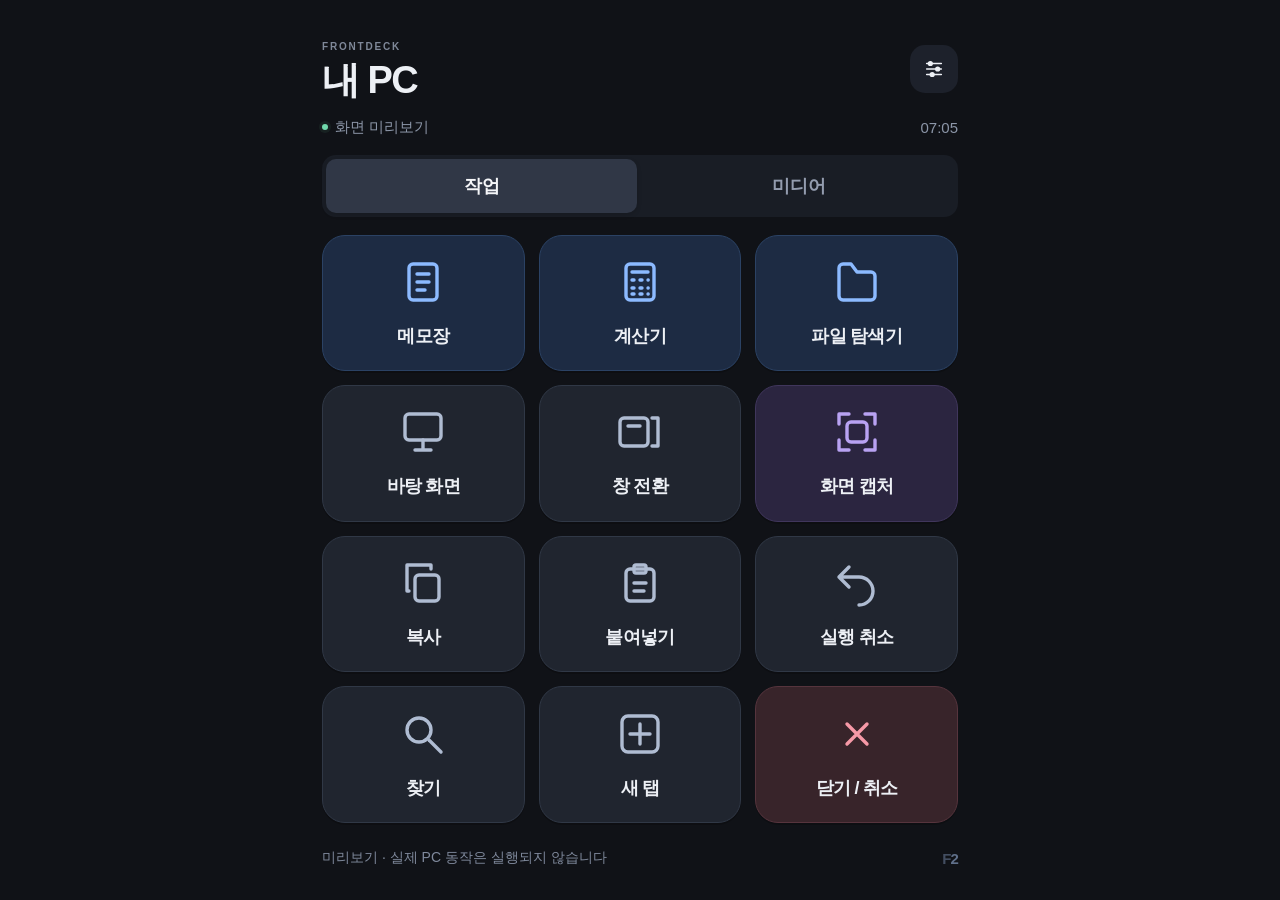
==== frontdeck/ui/index.html @ 1e4b8f88 "Add FrontDeck Android panel and authenticated Windows companion" ====
<!doctype html>
<html lang="ko">
<head>
  <meta charset="utf-8">
  <meta name="viewport" content="width=device-width, initial-scale=1, viewport-fit=cover">
  <meta name="theme-color" content="#101217">
  <meta http-equiv="Content-Security-Policy" content="default-src 'self'; script-src 'self'; style-src 'self'; img-src 'self' data:; connect-src 'self'; object-src 'none'; base-uri 'none'">
  <title>FrontDeck</title>
  <link rel="stylesheet" href="style.css">
  <script src="icons.js" defer></script>
  <script src="app.js" defer></script>
</head>
<body>
  <main class="deck">
    <header>
      <div class="heading"><span class="eyebrow">FRONTDECK</span><h1 id="pc-name">내 PC</h1></div>
      <button id="settings" class="settings" aria-label="연결 및 설정"></button>
    </header>
    <div class="connection" role="status"><span class="dot"></span><span id="connection-text">PC 연결 확인 중</span><span id="clock" aria-hidden="true"></span></div>
    <nav id="profiles" aria-label="버튼 모음"></nav>
    <section id="buttons" class="buttons" aria-label="PC 제어 버튼"></section>
    <footer><span id="feedback" role="status">버튼을 눌러 PC를 제어하세요</span><span class="mark">F<span>2</span></span></footer>
  </main>
  <script type="application/json" id="fallback">{"name":"내 PC","profiles":[{"id":"work","name":"작업","actions":[{"id":"notepad","label":"메모장","icon":"note","tone":"blue"},{"id":"calculator","label":"계산기","icon":"calculator","tone":"blue"},{"id":"explorer","label":"파일 탐색기","icon":"folder","tone":"blue"},{"id":"desktop","label":"바탕 화면","icon":"desktop","tone":"slate"},{"id":"taskview","label":"창 전환","icon":"windows","tone":"slate"},{"id":"capture","label":"화면 캡처","icon":"capture","tone":"violet"},{"id":"copy","label":"복사","icon":"copy","tone":"slate"},{"id":"paste","label":"붙여넣기","icon":"paste","tone":"slate"},{"id":"undo","label":"실행 취소","icon":"undo","tone":"slate"},{"id":"find","label":"찾기","icon":"search","tone":"slate"},{"id":"newtab","label":"새 탭","icon":"plus","tone":"slate"},{"id":"escape","label":"닫기 / 취소","icon":"escape","tone":"red"}]},{"id":"media","name":"미디어","actions":[{"id":"previous","label":"이전 곡","icon":"previous","tone":"green"},{"id":"play","label":"재생 / 일시정지","icon":"play","tone":"green"},{"id":"next","label":"다음 곡","icon":"next","tone":"green"},{"id":"quieter","label":"볼륨 −","icon":"volume-down","tone":"slate"},{"id":"mute","label":"음소거","icon":"mute","tone":"red"},{"id":"louder","label":"볼륨 +","icon":"volume-up","tone":"slate"},{"id":"back","label":"뒤로","icon":"back","tone":"slate"},{"id":"fullscreen","label":"전체 화면","icon":"fullscreen","tone":"violet"},{"id":"forward","label":"앞으로","icon":"forward","tone":"slate"},{"id":"refresh","label":"새로고침","icon":"refresh","tone":"slate"},{"id":"youtube","label":"YouTube","icon":"video","tone":"red"},{"id":"explorer","label":"파일 탐색기","icon":"folder","tone":"blue"}]}]}</script>
</body>
</html>
---- frontdeck/ui/style.css ----
:root { color-scheme: dark; font-family: "Segoe UI", "Noto Sans KR", sans-serif; background: #101217; color: #edf0f5; -webkit-tap-highlight-color: transparent; }
* { box-sizing: border-box; }
body { margin: 0; user-select: none; -webkit-user-select: none; overscroll-behavior: none; }
button { font: inherit; color: inherit; cursor: pointer; touch-action: manipulation; border: 0; }
.deck { height: 100vh; height: 100dvh; max-width: 700px; margin: auto; padding: max(24px, env(safe-area-inset-top)) 22px max(16px, env(safe-area-inset-bottom)); display: flex; flex-direction: column; }
header { display: flex; align-items: center; justify-content: space-between; margin-bottom: 16px; }
.eyebrow { color: #7f8899; font-size: 10px; letter-spacing: .18em; font-weight: 700; }
h1 { font-size: 28px; letter-spacing: -.04em; line-height: 1.1; margin: 6px 0 0; font-weight: 600; }
.settings { width: 48px; height: 48px; padding: 13px; background: #1d212b; border-radius: 15px; }
svg { width: 100%; height: 100%; fill: none; stroke: currentColor; stroke-width: 1.7; stroke-linecap: round; stroke-linejoin: round; }
.connection { color: #8c96a8; font-size: 12px; display: flex; align-items: center; gap: 7px; margin-bottom: 18px; min-height: 18px; }
.dot { width: 6px; height: 6px; border-radius: 50%; background: #667085; }
body.connected .dot { background: #70d9ac; box-shadow: 0 0 0 3px #70d9ac12; }
#clock { margin-left: auto; font-variant-numeric: tabular-nums; }
nav { display: flex; gap: 6px; padding: 4px; background: #191d25; border-radius: 14px; margin-bottom: 18px; }
nav button { flex: 1; border-radius: 10px; background: transparent; height: 42px; font-size: 14px; color: #939cae; font-weight: 600; }
nav button[aria-pressed=true] { background: #303746; color: #f5f6f9; box-shadow: 0 2px 5px #0002; }
.buttons { min-height: 0; flex: 1; display: grid; grid-template-columns: repeat(3, minmax(0, 1fr)); grid-template-rows: repeat(4, minmax(0, 1fr)); gap: 10px; }
.tile { position: relative; display: flex; flex-direction: column; align-items: center; justify-content: center; gap: clamp(9px, 2vh, 18px); background: #20252f; border: 1px solid #303846; border-radius: 18px; padding: 12px 6px; box-shadow: 0 2px 0 #0003; transition: transform 100ms ease, opacity 120ms ease; overflow: hidden; }
.tile .icon { width: clamp(27px, 6vw, 44px); height: clamp(27px, 6vw, 44px); color: #afbcd2; }
.tile .label { text-align: center; font-size: clamp(11px, 2.8vw, 18px); line-height: 1.35; font-weight: 600; letter-spacing: -.04em; word-break: keep-all; }
.tile[data-tone=blue] { background: #1d2b43; border-color: #2b4264; }.tile[data-tone=blue] .icon { color: #8cbaff; }
.tile[data-tone=violet] { background: #2b2540; border-color: #40365c; }.tile[data-tone=violet] .icon { color: #b8a2f2; }
.tile[data-tone=green] { background: #1b332d; border-color: #284c41; }.tile[data-tone=green] .icon { color: #7cdcb1; }
.tile[data-tone=red] { background: #38242a; border-color: #56343d; }.tile[data-tone=red] .icon { color: #f699a7; }
.tile:active, .tile.pressed { transform: scale(.97); opacity: .8; }
.tile:disabled { cursor: default; opacity: .48; }.tile:disabled:active { transform: none; }
button:focus-visible { outline: 3px solid #9ac2ff; outline-offset: 3px; }
footer { display: flex; align-items: center; gap: 8px; height: 42px; padding-top: 15px; color: #7f899c; }
#feedback { flex: 1; min-width: 0; font-size: 11px; white-space: nowrap; overflow: hidden; text-overflow: ellipsis; }
.mark { font-weight: 700; font-size: 15px; color: #434e61; letter-spacing: -.06em; }.mark span { color: #60708a; }
@media (min-width: 550px) { .deck { padding: 36px 32px 22px; } h1 { font-size: 38px; }.connection { font-size: 15px; } nav button { height: 54px; font-size: 18px; }.buttons { gap: 14px; }.tile { border-radius: 23px; }.tile .icon { width: 48px; height: 48px; } footer { height: 55px; } #feedback { font-size: 14px; } }
@media (max-height: 550px) { .deck { padding-top: 12px; padding-bottom: 8px; } header { margin-bottom: 8px; } h1 { font-size: 22px; }.eyebrow { display: none; }.connection { margin-bottom: 8px; } nav { margin-bottom: 8px; } nav button { height: 32px; }.buttons { gap: 6px; }.tile { gap: 5px; padding: 4px; border-radius: 12px; }.tile .icon { width: 22px; height: 22px; }.tile .label { font-size: 11px; } footer { height: 30px; padding-top: 8px; } }
@media (hover: hover) and (pointer: fine) { .tile:hover:enabled { filter: brightness(1.13); }.settings:hover { background: #2b3240; } }
@media (prefers-reduced-motion: reduce) { .tile { transition: none; }.tile:active, .tile.pressed { transform: none; } }
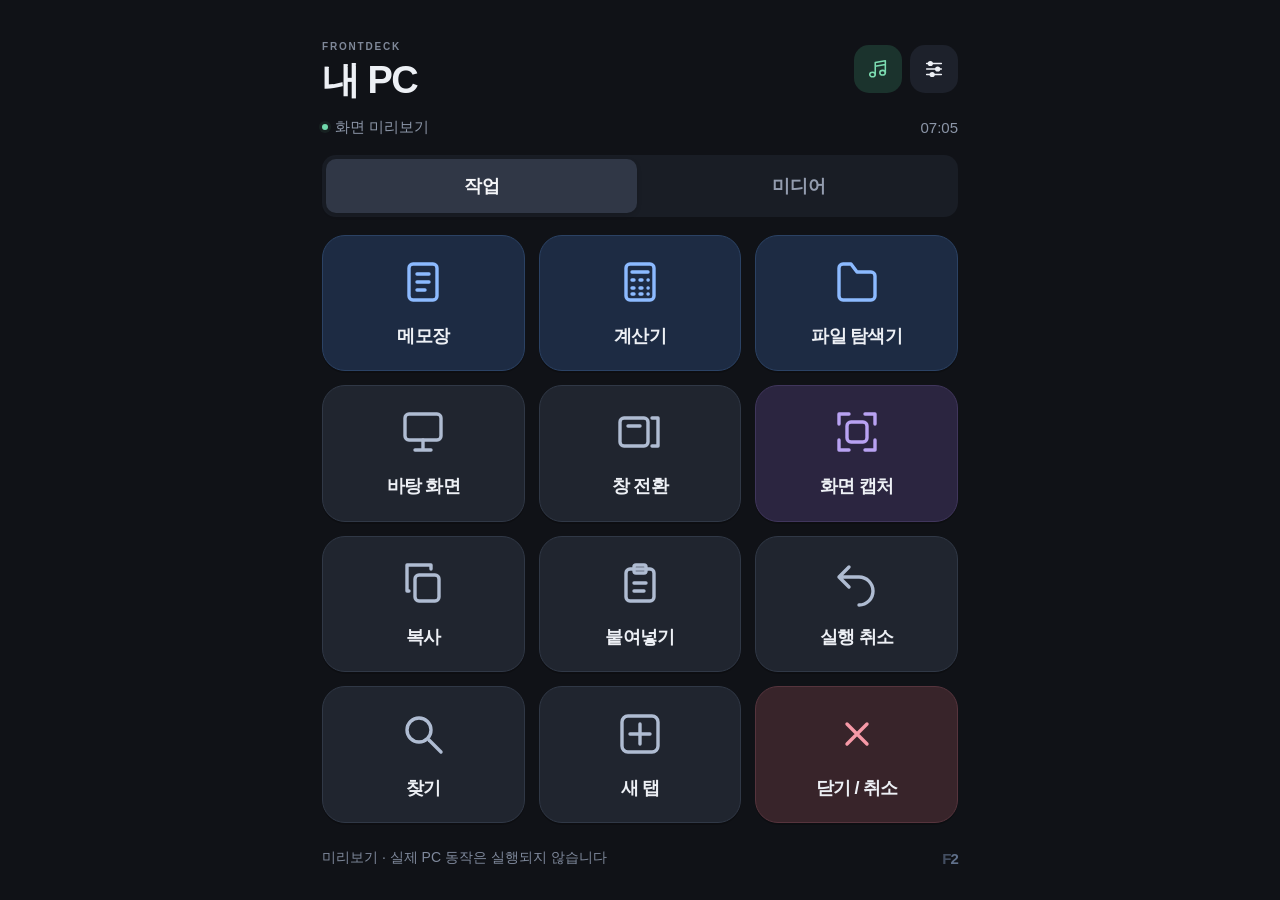
==== commit afe9f35d: "Install music player on Android 16 and add FrontDeck music shortcut" ====
--- a/frontdeck/ui/index.html
+++ b/frontdeck/ui/index.html
@@ -14,7 +14,10 @@
   <main class="deck">
     <header>
       <div class="heading"><span class="eyebrow">FRONTDECK</span><h1 id="pc-name">내 PC</h1></div>
-      <button id="settings" class="settings" aria-label="연결 및 설정"></button>
+      <div class="header-actions">
+        <button id="music" class="settings music" aria-label="뮤직플레이어 열기" title="뮤직플레이어 열기"></button>
+        <button id="settings" class="settings" aria-label="연결 및 설정"></button>
+      </div>
     </header>
     <div class="connection" role="status"><span class="dot"></span><span id="connection-text">PC 연결 확인 중</span><span id="clock" aria-hidden="true"></span></div>
     <nav id="profiles" aria-label="버튼 모음"></nav>
--- a/frontdeck/ui/style.css
+++ b/frontdeck/ui/style.css
@@ -7,6 +7,8 @@
 .eyebrow { color: #7f8899; font-size: 10px; letter-spacing: .18em; font-weight: 700; }
 h1 { font-size: 28px; letter-spacing: -.04em; line-height: 1.1; margin: 6px 0 0; font-weight: 600; }
 .settings { width: 48px; height: 48px; padding: 13px; background: #1d212b; border-radius: 15px; }
+.header-actions { display: flex; flex-shrink: 0; gap: 8px; margin-left: 12px; }
+.music { color: #7cdcb1; background: #1b332d; }
 svg { width: 100%; height: 100%; fill: none; stroke: currentColor; stroke-width: 1.7; stroke-linecap: round; stroke-linejoin: round; }
 .connection { color: #8c96a8; font-size: 12px; display: flex; align-items: center; gap: 7px; margin-bottom: 18px; min-height: 18px; }
 .dot { width: 6px; height: 6px; border-radius: 50%; background: #667085; }
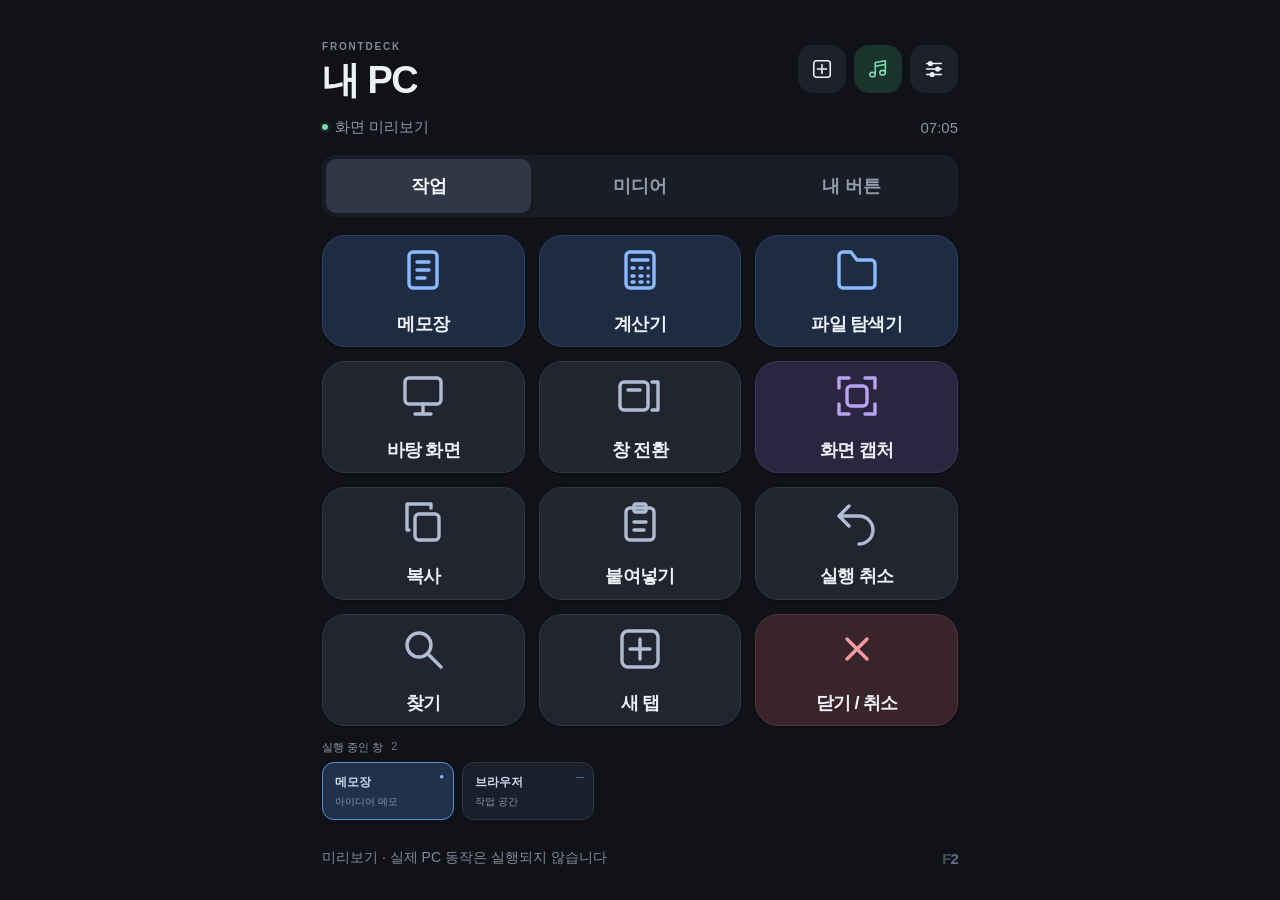
==== commit 79b9b870: "Add FrontDeck custom button editor and Windows taskbar" ====
--- a/frontdeck/ui/index.html
+++ b/frontdeck/ui/index.html
@@ -2,7 +2,7 @@
 <html lang="ko">
 <head>
   <meta charset="utf-8">
-  <meta name="viewport" content="width=device-width, initial-scale=1, viewport-fit=cover">
+  <meta name="viewport" content="width=device-width, initial-scale=1, viewport-fit=cover, interactive-widget=resizes-content">
   <meta name="theme-color" content="#101217">
   <meta http-equiv="Content-Security-Policy" content="default-src 'self'; script-src 'self'; style-src 'self'; img-src 'self' data:; connect-src 'self'; object-src 'none'; base-uri 'none'">
   <title>FrontDeck</title>
@@ -15,6 +15,7 @@
     <header>
       <div class="heading"><span class="eyebrow">FRONTDECK</span><h1 id="pc-name">내 PC</h1></div>
       <div class="header-actions">
+        <button id="add" class="settings" aria-label="커스텀 버튼 추가" title="커스텀 버튼 추가"></button>
         <button id="music" class="settings music" aria-label="뮤직플레이어 열기" title="뮤직플레이어 열기"></button>
         <button id="settings" class="settings" aria-label="연결 및 설정"></button>
       </div>
@@ -22,8 +23,33 @@
     <div class="connection" role="status"><span class="dot"></span><span id="connection-text">PC 연결 확인 중</span><span id="clock" aria-hidden="true"></span></div>
     <nav id="profiles" aria-label="버튼 모음"></nav>
     <section id="buttons" class="buttons" aria-label="PC 제어 버튼"></section>
+    <div id="pager" class="pager" hidden><button id="page-prev" aria-label="이전 페이지">‹</button><span id="page-number"></span><button id="page-next" aria-label="다음 페이지">›</button></div>
+    <section class="taskbar" aria-label="실행 중인 PC 프로그램">
+      <div class="taskbar-heading"><span>실행 중인 창</span><span id="window-count">0</span></div>
+      <div id="windows" class="windows"><p class="empty-windows">PC 연결 후 열린 창이 표시됩니다</p></div>
+    </section>
     <footer><span id="feedback" role="status">버튼을 눌러 PC를 제어하세요</span><span class="mark">F<span>2</span></span></footer>
   </main>
+  <div id="editor" class="backdrop" hidden>
+    <section class="sheet" role="dialog" aria-modal="true" aria-labelledby="editor-title">
+      <div class="sheet-header"><h2 id="editor-title">버튼 추가</h2><button id="editor-close" class="settings" aria-label="편집 닫기">×</button></div>
+      <form id="editor-form">
+        <p class="hint">버튼을 길게 누르면 다시 편집할 수 있어요.</p>
+        <label>버튼 이름<input id="edit-label" maxlength="40" autocomplete="off" enterkeyhint="next" placeholder="예: 메모장 바로가기" required></label>
+        <div class="field-row"><label>아이콘<select id="edit-icon"></select></label><label>색상<select id="edit-tone"><option value="blue">파랑</option><option value="violet">보라</option><option value="green">초록</option><option value="slate">차콜</option><option value="red">빨강</option></select></label></div>
+        <label>버튼 모음<select id="edit-profile"></select></label>
+        <label>동작<select id="edit-type"><option value="application">PC 앱 목록에서 선택</option><option value="launch">실행 파일 직접 등록</option><option value="hotkey">단축키</option><option value="media">미디어 제어</option><option value="url">웹사이트 열기</option></select></label>
+        <div data-fields="application"><label>앱 검색<input id="app-search" type="search" autocomplete="off" placeholder="PC에 설치된 앱 검색"></label><label>실행할 앱<select id="edit-app"></select></label><p id="app-status" class="hint"></p></div>
+        <div data-fields="launch" hidden><label>PC 실행 파일 경로<input id="edit-exe" autocomplete="off" autocapitalize="off" spellcheck="false" placeholder="실행 파일의 전체 경로 (.exe)"></label><label>실행 인수 (선택)<textarea id="edit-args" rows="2" autocapitalize="off" spellcheck="false" placeholder='예: ["--profile", "work"]'></textarea></label></div>
+        <label id="focus-option" class="check"><input id="edit-focus" type="checkbox" checked><span>실행 중이면 창을 앞으로 가져오기</span></label>
+        <div data-fields="hotkey" hidden><label>단축키<input id="edit-keys" autocomplete="off" autocapitalize="characters" spellcheck="false" placeholder="예: CTRL+SHIFT+S"></label><p class="hint">CTRL · ALT · SHIFT · WIN과 영문·숫자·F1~F24 등을 조합합니다.</p></div>
+        <div data-fields="media" hidden><label>미디어 동작<select id="edit-media"><option value="PLAY_PAUSE">재생 / 일시정지</option><option value="NEXT">다음 곡</option><option value="PREVIOUS">이전 곡</option><option value="STOP">정지</option><option value="VOLUME_UP">볼륨 올리기</option><option value="VOLUME_DOWN">볼륨 내리기</option><option value="MUTE">음소거</option></select></label></div>
+        <div data-fields="url" hidden><label>웹사이트 주소<input id="edit-url" type="url" inputmode="url" autocomplete="off" autocapitalize="off" spellcheck="false" placeholder="https://example.com"></label></div>
+        <p id="editor-message" class="message" role="status"></p>
+        <div class="form-actions"><button id="delete" type="button" class="danger" hidden>삭제</button><button id="save" type="submit" class="primary">저장</button></div>
+      </form>
+    </section>
+  </div>
   <script type="application/json" id="fallback">{"name":"내 PC","profiles":[{"id":"work","name":"작업","actions":[{"id":"notepad","label":"메모장","icon":"note","tone":"blue"},{"id":"calculator","label":"계산기","icon":"calculator","tone":"blue"},{"id":"explorer","label":"파일 탐색기","icon":"folder","tone":"blue"},{"id":"desktop","label":"바탕 화면","icon":"desktop","tone":"slate"},{"id":"taskview","label":"창 전환","icon":"windows","tone":"slate"},{"id":"capture","label":"화면 캡처","icon":"capture","tone":"violet"},{"id":"copy","label":"복사","icon":"copy","tone":"slate"},{"id":"paste","label":"붙여넣기","icon":"paste","tone":"slate"},{"id":"undo","label":"실행 취소","icon":"undo","tone":"slate"},{"id":"find","label":"찾기","icon":"search","tone":"slate"},{"id":"newtab","label":"새 탭","icon":"plus","tone":"slate"},{"id":"escape","label":"닫기 / 취소","icon":"escape","tone":"red"}]},{"id":"media","name":"미디어","actions":[{"id":"previous","label":"이전 곡","icon":"previous","tone":"green"},{"id":"play","label":"재생 / 일시정지","icon":"play","tone":"green"},{"id":"next","label":"다음 곡","icon":"next","tone":"green"},{"id":"quieter","label":"볼륨 −","icon":"volume-down","tone":"slate"},{"id":"mute","label":"음소거","icon":"mute","tone":"red"},{"id":"louder","label":"볼륨 +","icon":"volume-up","tone":"slate"},{"id":"back","label":"뒤로","icon":"back","tone":"slate"},{"id":"fullscreen","label":"전체 화면","icon":"fullscreen","tone":"violet"},{"id":"forward","label":"앞으로","icon":"forward","tone":"slate"},{"id":"refresh","label":"새로고침","icon":"refresh","tone":"slate"},{"id":"youtube","label":"YouTube","icon":"video","tone":"red"},{"id":"explorer","label":"파일 탐색기","icon":"folder","tone":"blue"}]}]}</script>
 </body>
 </html>
--- a/frontdeck/ui/style.css
+++ b/frontdeck/ui/style.css
@@ -1,11 +1,14 @@
 :root { color-scheme: dark; font-family: "Segoe UI", "Noto Sans KR", sans-serif; background: #101217; color: #edf0f5; -webkit-tap-highlight-color: transparent; }
 * { box-sizing: border-box; }
-body { margin: 0; user-select: none; -webkit-user-select: none; overscroll-behavior: none; }
-button { font: inherit; color: inherit; cursor: pointer; touch-action: manipulation; border: 0; }
+html { overscroll-behavior: none; -webkit-text-size-adjust: 100%; }
+body { margin: 0; overscroll-behavior: none; }
+button { font: inherit; color: inherit; cursor: pointer; touch-action: manipulation; border: 0; user-select: none; -webkit-user-select: none; }
+[hidden] { display: none !important; }
 .deck { height: 100vh; height: 100dvh; max-width: 700px; margin: auto; padding: max(24px, env(safe-area-inset-top)) 22px max(16px, env(safe-area-inset-bottom)); display: flex; flex-direction: column; }
 header { display: flex; align-items: center; justify-content: space-between; margin-bottom: 16px; }
 .eyebrow { color: #7f8899; font-size: 10px; letter-spacing: .18em; font-weight: 700; }
 h1 { font-size: 28px; letter-spacing: -.04em; line-height: 1.1; margin: 6px 0 0; font-weight: 600; }
+.heading { min-width: 0; } h1 { overflow: hidden; text-overflow: ellipsis; white-space: nowrap; }
 .settings { width: 48px; height: 48px; padding: 13px; background: #1d212b; border-radius: 15px; }
 .header-actions { display: flex; flex-shrink: 0; gap: 8px; margin-left: 12px; }
 .music { color: #7cdcb1; background: #1b332d; }
@@ -15,9 +18,45 @@
 body.connected .dot { background: #70d9ac; box-shadow: 0 0 0 3px #70d9ac12; }
 #clock { margin-left: auto; font-variant-numeric: tabular-nums; }
 nav { display: flex; gap: 6px; padding: 4px; background: #191d25; border-radius: 14px; margin-bottom: 18px; }
+nav { overflow-x: auto; touch-action: pan-x; flex-shrink: 0; }
+nav button { min-width: 65px; flex-shrink: 0; }
 nav button { flex: 1; border-radius: 10px; background: transparent; height: 42px; font-size: 14px; color: #939cae; font-weight: 600; }
 nav button[aria-pressed=true] { background: #303746; color: #f5f6f9; box-shadow: 0 2px 5px #0002; }
 .buttons { min-height: 0; flex: 1; display: grid; grid-template-columns: repeat(3, minmax(0, 1fr)); grid-template-rows: repeat(4, minmax(0, 1fr)); gap: 10px; }
+.empty-grid { grid-column: 1 / -1; grid-row: 1 / -1; background: #181e28; border: 1px dashed #394961; border-radius: 18px; padding: 24px; line-height: 1.7; color: #a7b9d3; }
+.pager { display: flex; align-items: center; justify-content: center; gap: 20px; flex-shrink: 0; padding-top: 5px; color: #94a5bd; font-size: 12px; }
+.pager button { width: 44px; height: 34px; background: #20252f; border-radius: 10px; font-size: 24px; }
+.pager button:disabled { opacity: .3; }
+.taskbar { flex-shrink: 0; margin-top: 14px; min-width: 0; }
+.taskbar-heading { display: flex; gap: 8px; color: #8b97ac; font-size: 11px; margin-bottom: 7px; }
+#window-count { color: #5f799c; font-variant-numeric: tabular-nums; }
+.windows { display: flex; gap: 8px; overflow-x: auto; overscroll-behavior: contain; touch-action: pan-x; scrollbar-width: none; min-height: 60px; padding-bottom: 3px; }
+.windows::-webkit-scrollbar { display: none; }
+.window { position: relative; flex: 0 0 132px; height: 58px; padding: 9px 12px; text-align: left; border-radius: 12px; background: #1a202b; border: 1px solid #2c3645; min-width: 0; }
+.window.active { border-color: #548fd4; background: #203149; }
+.window-app { display: block; padding-right: 10px; font-size: 12px; font-weight: 600; color: #c9d8ed; overflow: hidden; text-overflow: ellipsis; white-space: nowrap; }
+.window-title { display: block; font-size: 10px; margin-top: 4px; color: #8293ac; overflow: hidden; text-overflow: ellipsis; white-space: nowrap; }
+.window-indicator { position: absolute; right: 9px; top: 9px; color: #79b9ff; font-size: 8px; }
+.window:disabled { opacity: .45; }
+.empty-windows { color: #60718b; font-size: 11px; padding: 14px 0; margin: 0; }
+.backdrop { position: fixed; inset: 0; z-index: 10; display: flex; align-items: flex-end; justify-content: center; background: #0009; padding-top: max(12px, env(safe-area-inset-top)); }
+.sheet { width: min(100%, 600px); max-height: 94vh; max-height: 94dvh; overflow-y: auto; overscroll-behavior: contain; background: #191e28; border: 1px solid #344156; border-radius: 24px 24px 0 0; padding: 18px 22px max(22px, env(safe-area-inset-bottom)); box-shadow: 0 -12px 80px #0004; }
+.sheet-header { display: flex; align-items: center; justify-content: space-between; gap: 12px; }
+h2 { margin: 0; font-size: 20px; letter-spacing: -.03em; }
+.sheet-header button { flex-shrink: 0; font-size: 28px; padding: 0; }
+.sheet label { display: flex; flex-direction: column; gap: 7px; color: #a8b7ce; font-size: 12px; margin: 15px 0; }
+input, select, textarea { font: inherit; font-size: 16px; color: #eef3fc; background: #101722; border: 1px solid #35445b; border-radius: 10px; width: 100%; min-height: 46px; padding: 10px 12px; }
+input:focus, select:focus, textarea:focus { outline: 2px solid #77abeb; outline-offset: 1px; }
+input::placeholder, textarea::placeholder { color: #66758c; opacity: 1; }
+.field-row { display: flex; gap: 12px; }.field-row label { flex: 1; min-width: 0; margin-top: 0; }
+.sheet .check { flex-direction: row; align-items: center; min-height: 44px; gap: 10px; }
+.check input { width: 22px; min-height: 22px; height: 22px; accent-color: #79adee; flex-shrink: 0; }.check span { line-height: 1.5; }
+.hint { color: #788aa5; font-size: 11px; line-height: 1.6; margin: 8px 0; }
+.message { color: #efae90; font-size: 12px; line-height: 1.6; min-height: 18px; }
+.form-actions { display: flex; gap: 12px; }.form-actions button { min-height: 48px; border-radius: 12px; padding: 12px 24px; font-weight: 600; }
+.primary { background: #8ab9f5; color: #102136; flex: 1; }.danger { background: #422732; color: #ef9eac; }
+.form-actions button:disabled { opacity: .45; }
+.settings:active, .window:active, .form-actions button:active, nav button:active, .empty-grid:active { opacity: .75; }
 .tile { position: relative; display: flex; flex-direction: column; align-items: center; justify-content: center; gap: clamp(9px, 2vh, 18px); background: #20252f; border: 1px solid #303846; border-radius: 18px; padding: 12px 6px; box-shadow: 0 2px 0 #0003; transition: transform 100ms ease, opacity 120ms ease; overflow: hidden; }
 .tile .icon { width: clamp(27px, 6vw, 44px); height: clamp(27px, 6vw, 44px); color: #afbcd2; }
 .tile .label { text-align: center; font-size: clamp(11px, 2.8vw, 18px); line-height: 1.35; font-weight: 600; letter-spacing: -.04em; word-break: keep-all; }
@@ -33,5 +72,7 @@
 .mark { font-weight: 700; font-size: 15px; color: #434e61; letter-spacing: -.06em; }.mark span { color: #60708a; }
 @media (min-width: 550px) { .deck { padding: 36px 32px 22px; } h1 { font-size: 38px; }.connection { font-size: 15px; } nav button { height: 54px; font-size: 18px; }.buttons { gap: 14px; }.tile { border-radius: 23px; }.tile .icon { width: 48px; height: 48px; } footer { height: 55px; } #feedback { font-size: 14px; } }
 @media (max-height: 550px) { .deck { padding-top: 12px; padding-bottom: 8px; } header { margin-bottom: 8px; } h1 { font-size: 22px; }.eyebrow { display: none; }.connection { margin-bottom: 8px; } nav { margin-bottom: 8px; } nav button { height: 32px; }.buttons { gap: 6px; }.tile { gap: 5px; padding: 4px; border-radius: 12px; }.tile .icon { width: 22px; height: 22px; }.tile .label { font-size: 11px; } footer { height: 30px; padding-top: 8px; } }
+@media (max-height: 550px) { .taskbar { margin-top: 8px; }.window { height: 48px; }.windows { min-height: 50px; }.taskbar-heading { margin-bottom: 4px; } }
+@media (max-height: 700px) { .tile { gap: 5px; padding: 4px; }.tile .icon { width: 22px; height: 22px; flex-shrink: 0; }.tile .label { font-size: 12px; line-height: 1.2; } }
 @media (hover: hover) and (pointer: fine) { .tile:hover:enabled { filter: brightness(1.13); }.settings:hover { background: #2b3240; } }
 @media (prefers-reduced-motion: reduce) { .tile { transition: none; }.tile:active, .tile.pressed { transform: none; } }
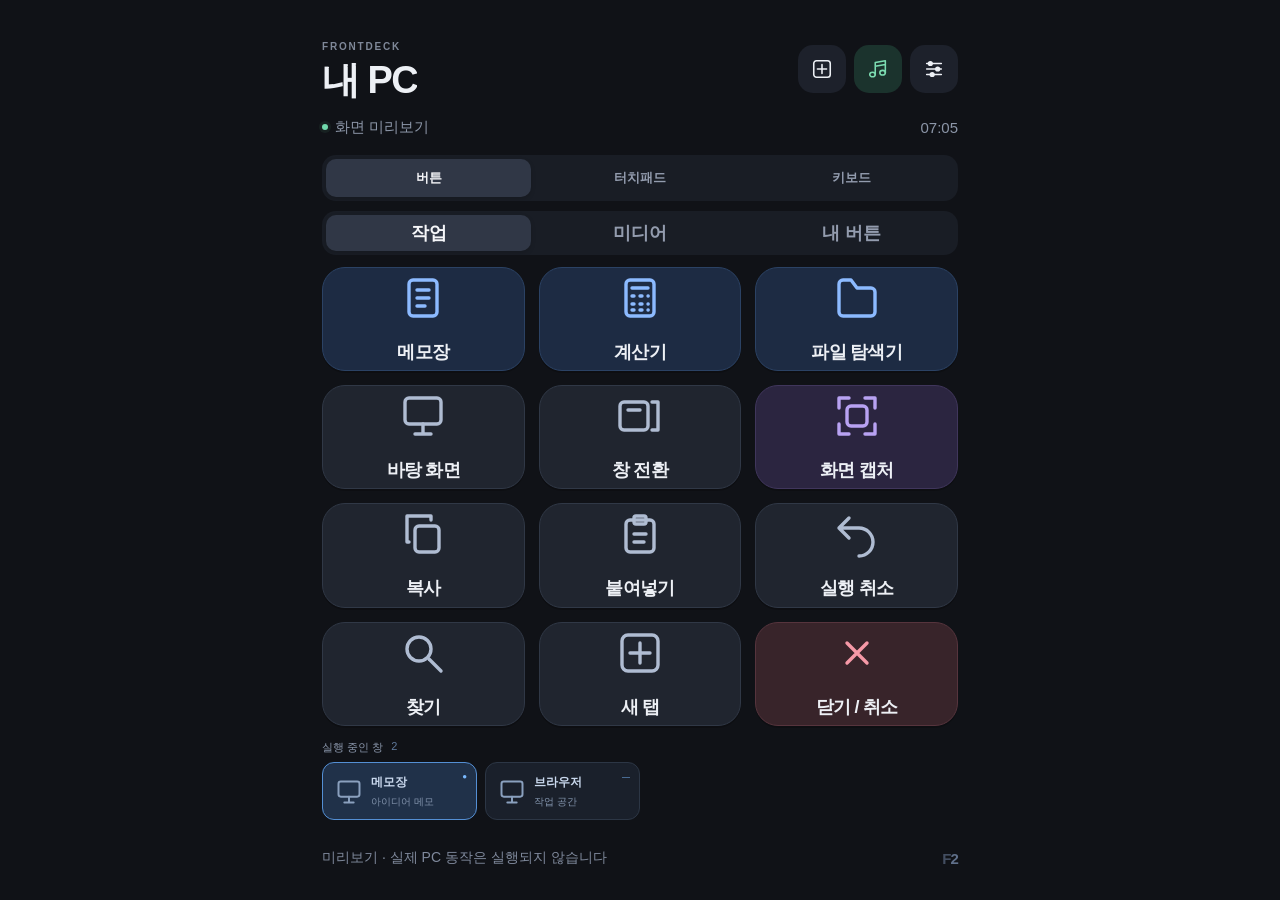
==== commit a46ff745: "Add Bluetooth control, touchpad and keyboard to FrontDeck" ====
--- a/frontdeck/ui/index.html
+++ b/frontdeck/ui/index.html
@@ -9,6 +9,7 @@
   <link rel="stylesheet" href="style.css">
   <script src="icons.js" defer></script>
   <script src="app.js" defer></script>
+  <script src="input.js" defer></script>
 </head>
 <body>
   <main class="deck">
@@ -21,12 +22,24 @@
       </div>
     </header>
     <div class="connection" role="status"><span class="dot"></span><span id="connection-text">PC 연결 확인 중</span><span id="clock" aria-hidden="true"></span></div>
+    <nav id="tools" aria-label="PC 제어 방식"><button data-mode="panel" aria-pressed="true">버튼</button><button data-mode="touchpad" aria-pressed="false">터치패드</button><button data-mode="keyboard" aria-pressed="false">키보드</button></nav>
     <nav id="profiles" aria-label="버튼 모음"></nav>
     <section id="buttons" class="buttons" aria-label="PC 제어 버튼"></section>
     <div id="pager" class="pager" hidden><button id="page-prev" aria-label="이전 페이지">‹</button><span id="page-number"></span><button id="page-next" aria-label="다음 페이지">›</button></div>
     <section class="taskbar" aria-label="실행 중인 PC 프로그램">
       <div class="taskbar-heading"><span>실행 중인 창</span><span id="window-count">0</span></div>
       <div id="windows" class="windows"><p class="empty-windows">PC 연결 후 열린 창이 표시됩니다</p></div>
+    </section>
+    <section id="touchpad-panel" class="input-panel" hidden aria-label="PC 터치패드">
+      <div id="touchpad" role="application" aria-label="한 손가락 이동·탭 클릭, 두 손가락 스크롤·탭 우클릭"><span class="pad-symbol">↗</span><strong>PC 터치패드</strong><span>한 손가락 이동 · 탭 클릭<br>두 손가락 스크롤 · 탭 우클릭</span><i id="touch-dot" hidden></i></div>
+      <div class="mouse-buttons"><button class="input-key" data-click="left">왼쪽 클릭</button><button class="input-key" data-click="right">오른쪽 클릭</button></div>
+      <label class="sensitivity">커서 속도<input id="pointer-speed" type="range" min="1" max="4" step="0.25" value="2"><span id="speed-value">2×</span></label>
+    </section>
+    <section id="keyboard-panel" class="input-panel" hidden aria-label="PC 키보드">
+      <p class="input-hint">PC에서 입력할 창을 선택한 뒤 사용하세요</p>
+      <div id="keyboard-keys"></div>
+      <label class="text-label" for="pc-text">한글·문장 입력</label><textarea id="pc-text" rows="1" maxlength="512" placeholder="여기에 입력하고 PC로 보내세요" autocomplete="off" autocapitalize="off" spellcheck="false"></textarea>
+      <button id="send-text" class="input-key primary">PC로 텍스트 보내기</button>
     </section>
     <footer><span id="feedback" role="status">버튼을 눌러 PC를 제어하세요</span><span class="mark">F<span>2</span></span></footer>
   </main>
--- a/frontdeck/ui/style.css
+++ b/frontdeck/ui/style.css
@@ -32,7 +32,9 @@
 #window-count { color: #5f799c; font-variant-numeric: tabular-nums; }
 .windows { display: flex; gap: 8px; overflow-x: auto; overscroll-behavior: contain; touch-action: pan-x; scrollbar-width: none; min-height: 60px; padding-bottom: 3px; }
 .windows::-webkit-scrollbar { display: none; }
-.window { position: relative; flex: 0 0 132px; height: 58px; padding: 9px 12px; text-align: left; border-radius: 12px; background: #1a202b; border: 1px solid #2c3645; min-width: 0; }
+.window { position: relative; flex: 0 0 155px; height: 58px; padding: 9px 12px 9px 48px; text-align: left; border-radius: 12px; background: #1a202b; border: 1px solid #2c3645; min-width: 0; }
+.window-icon { position: absolute; left: 12px; top: 15px; width: 28px; height: 28px; color: #8aa0be; }
+.window-icon img, .tile .icon img { width: 100%; height: 100%; object-fit: contain; display: block; }
 .window.active { border-color: #548fd4; background: #203149; }
 .window-app { display: block; padding-right: 10px; font-size: 12px; font-weight: 600; color: #c9d8ed; overflow: hidden; text-overflow: ellipsis; white-space: nowrap; }
 .window-title { display: block; font-size: 10px; margin-top: 4px; color: #8293ac; overflow: hidden; text-overflow: ellipsis; white-space: nowrap; }
@@ -73,6 +75,21 @@
 @media (min-width: 550px) { .deck { padding: 36px 32px 22px; } h1 { font-size: 38px; }.connection { font-size: 15px; } nav button { height: 54px; font-size: 18px; }.buttons { gap: 14px; }.tile { border-radius: 23px; }.tile .icon { width: 48px; height: 48px; } footer { height: 55px; } #feedback { font-size: 14px; } }
 @media (max-height: 550px) { .deck { padding-top: 12px; padding-bottom: 8px; } header { margin-bottom: 8px; } h1 { font-size: 22px; }.eyebrow { display: none; }.connection { margin-bottom: 8px; } nav { margin-bottom: 8px; } nav button { height: 32px; }.buttons { gap: 6px; }.tile { gap: 5px; padding: 4px; border-radius: 12px; }.tile .icon { width: 22px; height: 22px; }.tile .label { font-size: 11px; } footer { height: 30px; padding-top: 8px; } }
 @media (max-height: 550px) { .taskbar { margin-top: 8px; }.window { height: 48px; }.windows { min-height: 50px; }.taskbar-heading { margin-bottom: 4px; } }
+@media (max-height: 550px) { .window-icon { top: 10px; } }
 @media (max-height: 700px) { .tile { gap: 5px; padding: 4px; }.tile .icon { width: 22px; height: 22px; flex-shrink: 0; }.tile .label { font-size: 12px; line-height: 1.2; } }
 @media (hover: hover) and (pointer: fine) { .tile:hover:enabled { filter: brightness(1.13); }.settings:hover { background: #2b3240; } }
 @media (prefers-reduced-motion: reduce) { .tile { transition: none; }.tile:active, .tile.pressed { transform: none; } }
+.input-panel { flex: 1; min-height: 0; display: flex; flex-direction: column; gap: 12px; overflow-y: auto; overscroll-behavior: contain; }
+#tools { margin-bottom: 10px; } #tools button { height: 38px; font-size: 13px; }
+#profiles { margin-bottom: 12px; } #profiles button { height: 36px; }
+#touchpad { position: relative; flex: 1; min-height: 180px; display: flex; flex-direction: column; justify-content: center; align-items: center; gap: 14px; touch-action: none; overflow: hidden; user-select: none; background: radial-gradient(ellipse at top, #233145, #171e29 75%); border: 1px solid #334157; border-radius: 24px; color: #9eb2cd; text-align: center; font-size: 12px; line-height: 1.8; }
+#touchpad strong { font-size: 22px; color: #d6e6fa; font-weight: 500; }.pad-symbol { font-size: 48px; color: #76a9eb; }
+#touch-dot { position: absolute; width: 28px; height: 28px; border-radius: 50%; background: #81b9ff40; border: 1px solid #81b9ff; transform: translate(-50%, -50%); pointer-events: none; }
+.mouse-buttons { display: flex; gap: 10px; }.mouse-buttons button { flex: 1; min-height: 52px; }
+.input-key { min-height: 44px; background: #263244; border: 1px solid #35475f; border-radius: 10px; font-size: 13px; }
+.input-key:disabled { opacity: .4; }.input-key:active { background: #436082; }.input-key[aria-pressed=true] { background: #8ab9f5; color: #102136; }
+.sensitivity { display: flex; align-items: center; gap: 10px; font-size: 12px; color: #98aac4; flex-shrink: 0; }.sensitivity input { flex: 1; width: 100px; min-height: 36px; padding: 0; accent-color: #8ab9f5; }.sensitivity span { width: 34px; }
+#keyboard-panel { gap: 10px; } .input-hint { color: #8296b1; font-size: 11px; margin: 0; }
+#keyboard-keys { display: flex; flex-direction: column; gap: 6px; }.key-row { display: flex; gap: 4px; }.key-row button { min-width: 0; flex: 1; padding: 0; min-height: 40px; font-size: 12px; }
+.text-label { color: #a4b7d1; font-size: 12px; margin-top: 4px; } #pc-text { flex-shrink: 0; } #send-text { min-height: 46px; flex: none; background: #8ab9f5; color: #102136; }
+@media (max-height: 700px) { .deck { padding-top: 16px; } header { margin-bottom: 10px; }.connection { margin-bottom: 10px; } .key-row button { min-height: 30px; } #keyboard-panel { gap: 8px; } #keyboard-keys { gap: 4px; } #pc-text { min-height: 46px; resize: none; } }
